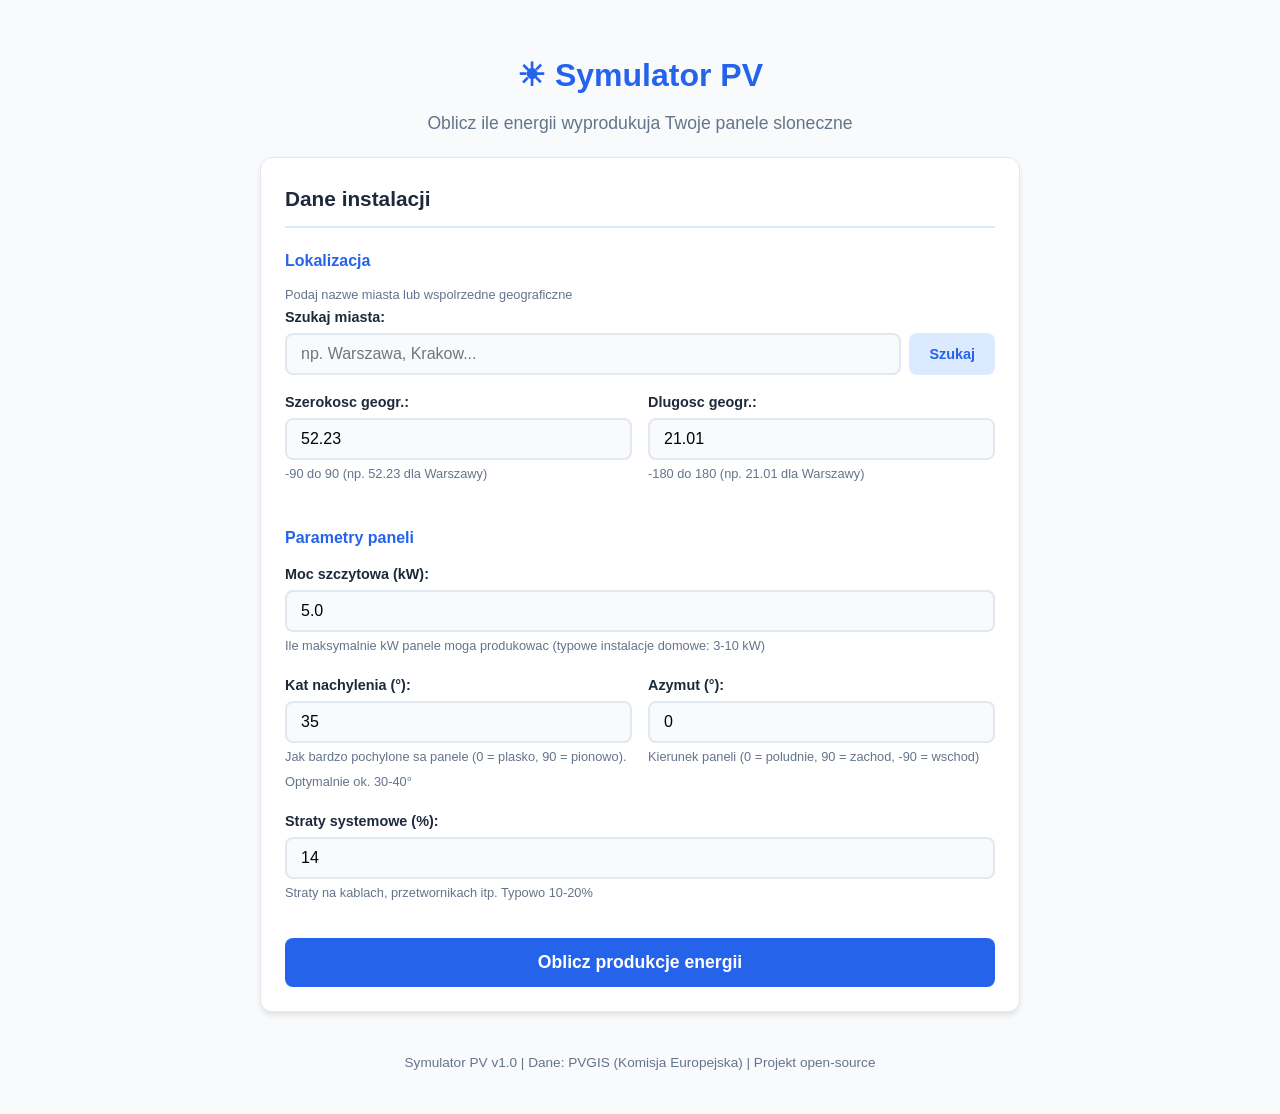
==== frontend/index.html @ d3ece0d7 "feat: szkielet symulatora PV - pierwszy dzialajacy prototyp - Backend Python (stdlib) z serwerem HTT" ====
<!DOCTYPE html>
<html lang="pl">
<head>
    <meta charset="UTF-8">
    <meta name="viewport" content="width=device-width, initial-scale=1.0">
    <title>Symulator PV - Oblicz produkcje energii z paneli slonecznych</title>
    <link rel="stylesheet" href="css/style.css">
</head>
<body>
    <div class="container">
        <!-- Naglowek strony -->
        <header class="header">
            <h1>&#9728; Symulator PV</h1>
            <p class="subtitle">Oblicz ile energii wyprodukuja Twoje panele sloneczne</p>
        </header>

        <!-- Glowna zawartosc -->
        <main class="main-content">
            <!-- Formularz danych wejsciowych -->
            <section class="card form-card">
                <h2>Dane instalacji</h2>

                <form id="simulation-form">
                    <!-- Lokalizacja -->
                    <div class="form-section">
                        <h3>Lokalizacja</h3>
                        <p class="help-text">Podaj nazwe miasta lub wspolrzedne geograficzne</p>

                        <div class="form-group">
                            <label for="city-search">Szukaj miasta:</label>
                            <div class="search-group">
                                <input type="text" id="city-search" placeholder="np. Warszawa, Krakow..."
                                    autocomplete="off">
                                <button type="button" id="search-btn" class="btn btn-secondary">Szukaj</button>
                            </div>
                            <div id="search-results" class="search-results hidden"></div>
                        </div>

                        <div class="form-row">
                            <div class="form-group">
                                <label for="latitude">Szerokosc geogr.:</label>
                                <input type="number" id="latitude" name="latitude" step="0.01"
                                    min="-90" max="90" value="52.23" required>
                                <span class="help-text">-90 do 90 (np. 52.23 dla Warszawy)</span>
                            </div>
                            <div class="form-group">
                                <label for="longitude">Dlugosc geogr.:</label>
                                <input type="number" id="longitude" name="longitude" step="0.01"
                                    min="-180" max="180" value="21.01" required>
                                <span class="help-text">-180 do 180 (np. 21.01 dla Warszawy)</span>
                            </div>
                        </div>
                    </div>

                    <!-- Parametry instalacji -->
                    <div class="form-section">
                        <h3>Parametry paneli</h3>

                        <div class="form-group">
                            <label for="peak-power">Moc szczytowa (kW):</label>
                            <input type="number" id="peak-power" name="peak_power_kw" step="0.1"
                                min="0.1" max="10000" value="5.0" required>
                            <span class="help-text">Ile maksymalnie kW panele moga produkowac (typowe instalacje domowe: 3-10 kW)</span>
                        </div>

                        <div class="form-row">
                            <div class="form-group">
                                <label for="tilt-angle">Kat nachylenia (&deg;):</label>
                                <input type="number" id="tilt-angle" name="tilt_angle" step="1"
                                    min="0" max="90" value="35">
                                <span class="help-text">Jak bardzo pochylone sa panele (0 = plasko, 90 = pionowo). Optymalnie ok. 30-40&deg;</span>
                            </div>
                            <div class="form-group">
                                <label for="azimuth">Azymut (&deg;):</label>
                                <input type="number" id="azimuth" name="azimuth_angle" step="1"
                                    min="-180" max="180" value="0">
                                <span class="help-text">Kierunek paneli (0 = poludnie, 90 = zachod, -90 = wschod)</span>
                            </div>
                        </div>

                        <div class="form-group">
                            <label for="system-loss">Straty systemowe (%):</label>
                            <input type="number" id="system-loss" name="system_loss_percent" step="0.5"
                                min="0" max="100" value="14">
                            <span class="help-text">Straty na kablach, przetwornikach itp. Typowo 10-20%</span>
                        </div>
                    </div>

                    <!-- Przycisk oblicz -->
                    <button type="submit" id="calculate-btn" class="btn btn-primary btn-large">
                        Oblicz produkcje energii
                    </button>
                </form>
            </section>

            <!-- Sekcja wynikow (ukryta do momentu obliczen) -->
            <section id="results-section" class="card results-card hidden">
                <h2>Wyniki symulacji</h2>

                <!-- Glowny wynik -->
                <div class="result-highlight">
                    <div class="result-value" id="annual-energy">---</div>
                    <div class="result-label">kWh rocznie</div>
                    <p class="result-description" id="result-description"></p>
                </div>

                <!-- Szczegoly -->
                <div class="result-details">
                    <div class="detail-item">
                        <span class="detail-label">Moc instalacji:</span>
                        <span class="detail-value" id="detail-power">-</span>
                    </div>
                    <div class="detail-item">
                        <span class="detail-label">Naslonecznienie:</span>
                        <span class="detail-value" id="detail-irradiation">-</span>
                    </div>
                    <div class="detail-item">
                        <span class="detail-label">Zrodlo danych:</span>
                        <span class="detail-value" id="detail-source">-</span>
                    </div>
                </div>

                <!-- Wykres miesieczny -->
                <div class="chart-section">
                    <h3>Produkcja miesięczna</h3>
                    <div class="chart-container" id="monthly-chart"></div>
                    <div class="chart-labels">
                        <span>Sty</span><span>Lut</span><span>Mar</span><span>Kwi</span>
                        <span>Maj</span><span>Cze</span><span>Lip</span><span>Sie</span>
                        <span>Wrz</span><span>Paz</span><span>Lis</span><span>Gru</span>
                    </div>
                </div>
            </section>

            <!-- Sekcja ladowania -->
            <div id="loading-section" class="loading hidden">
                <div class="spinner"></div>
                <p>Obliczam... Moze to potrwac kilka sekund.</p>
            </div>

            <!-- Sekcja bledow -->
            <div id="error-section" class="error-message hidden">
                <p id="error-text"></p>
            </div>
        </main>

        <!-- Stopka -->
        <footer class="footer">
            <p>Symulator PV v1.0 | Dane: PVGIS (Komisja Europejska) | Projekt open-source</p>
        </footer>
    </div>

    <script src="js/app.js"></script>
</body>
</html>
---- frontend/css/style.css ----
/* ===========================
   Symulator PV - Style CSS
   Nowoczesny, responsywny design
   =========================== */

/* Reset i podstawowe ustawienia */
*, *::before, *::after {
    box-sizing: border-box;
    margin: 0;
    padding: 0;
}

:root {
    /* Kolory - motyw jasny */
    --color-primary: #2563eb;
    --color-primary-dark: #1d4ed8;
    --color-primary-light: #dbeafe;
    --color-success: #16a34a;
    --color-warning: #f59e0b;
    --color-error: #dc2626;
    --color-bg: #f8fafc;
    --color-card: #ffffff;
    --color-text: #1e293b;
    --color-text-light: #64748b;
    --color-border: #e2e8f0;
    --color-chart-bar: #3b82f6;
    --shadow-sm: 0 1px 2px rgba(0, 0, 0, 0.05);
    --shadow-md: 0 4px 6px -1px rgba(0, 0, 0, 0.1);
    --shadow-lg: 0 10px 15px -3px rgba(0, 0, 0, 0.1);
    --radius: 12px;
    --radius-sm: 8px;
}

body {
    font-family: -apple-system, BlinkMacSystemFont, 'Segoe UI', Roboto, Oxygen, sans-serif;
    background-color: var(--color-bg);
    color: var(--color-text);
    line-height: 1.6;
    min-height: 100vh;
}

/* Kontener glowny */
.container {
    max-width: 800px;
    margin: 0 auto;
    padding: 20px;
}

/* Naglowek */
.header {
    text-align: center;
    padding: 30px 0 20px;
}

.header h1 {
    font-size: 2rem;
    color: var(--color-primary);
    margin-bottom: 8px;
}

.subtitle {
    color: var(--color-text-light);
    font-size: 1.1rem;
}

/* Karty */
.card {
    background: var(--color-card);
    border-radius: var(--radius);
    padding: 24px;
    margin-bottom: 20px;
    box-shadow: var(--shadow-md);
    border: 1px solid var(--color-border);
}

.card h2 {
    font-size: 1.3rem;
    margin-bottom: 20px;
    color: var(--color-text);
    border-bottom: 2px solid var(--color-primary-light);
    padding-bottom: 10px;
}

/* Formularz */
.form-section {
    margin-bottom: 24px;
}

.form-section h3 {
    font-size: 1rem;
    color: var(--color-primary);
    margin-bottom: 12px;
}

.form-group {
    margin-bottom: 16px;
}

.form-group label {
    display: block;
    font-weight: 600;
    margin-bottom: 4px;
    font-size: 0.9rem;
}

.form-group input {
    width: 100%;
    padding: 10px 14px;
    border: 2px solid var(--color-border);
    border-radius: var(--radius-sm);
    font-size: 1rem;
    transition: border-color 0.2s;
    background: var(--color-bg);
}

.form-group input:focus {
    outline: none;
    border-color: var(--color-primary);
    background: var(--color-card);
}

.help-text {
    font-size: 0.8rem;
    color: var(--color-text-light);
    margin-top: 4px;
}

.form-row {
    display: grid;
    grid-template-columns: 1fr 1fr;
    gap: 16px;
}

/* Wyszukiwanie miasta */
.search-group {
    display: flex;
    gap: 8px;
}

.search-group input {
    flex: 1;
    padding: 10px 14px;
    border: 2px solid var(--color-border);
    border-radius: var(--radius-sm);
    font-size: 1rem;
}

.search-group input:focus {
    outline: none;
    border-color: var(--color-primary);
}

.search-results {
    margin-top: 8px;
    border: 1px solid var(--color-border);
    border-radius: var(--radius-sm);
    overflow: hidden;
}

.search-result-item {
    padding: 10px 14px;
    cursor: pointer;
    border-bottom: 1px solid var(--color-border);
    transition: background 0.2s;
}

.search-result-item:last-child {
    border-bottom: none;
}

.search-result-item:hover {
    background: var(--color-primary-light);
}

/* Przyciski */
.btn {
    padding: 10px 20px;
    border: none;
    border-radius: var(--radius-sm);
    font-size: 0.9rem;
    font-weight: 600;
    cursor: pointer;
    transition: all 0.2s;
}

.btn-primary {
    background: var(--color-primary);
    color: white;
}

.btn-primary:hover {
    background: var(--color-primary-dark);
    transform: translateY(-1px);
    box-shadow: var(--shadow-md);
}

.btn-primary:disabled {
    background: var(--color-text-light);
    cursor: not-allowed;
    transform: none;
}

.btn-secondary {
    background: var(--color-primary-light);
    color: var(--color-primary);
}

.btn-secondary:hover {
    background: var(--color-primary);
    color: white;
}

.btn-large {
    width: 100%;
    padding: 14px;
    font-size: 1.1rem;
    margin-top: 10px;
}

/* Wyniki */
.results-card {
    animation: fadeIn 0.4s ease;
}

@keyframes fadeIn {
    from { opacity: 0; transform: translateY(10px); }
    to { opacity: 1; transform: translateY(0); }
}

.result-highlight {
    text-align: center;
    padding: 24px;
    background: linear-gradient(135deg, var(--color-primary-light), #f0f9ff);
    border-radius: var(--radius-sm);
    margin-bottom: 20px;
}

.result-value {
    font-size: 2.5rem;
    font-weight: 700;
    color: var(--color-primary);
}

.result-label {
    font-size: 1.1rem;
    color: var(--color-text-light);
    margin-top: 4px;
}

.result-description {
    margin-top: 10px;
    font-size: 0.9rem;
    color: var(--color-text-light);
}

/* Szczegoly wyniku */
.result-details {
    display: grid;
    grid-template-columns: 1fr;
    gap: 12px;
    margin-bottom: 24px;
}

.detail-item {
    display: flex;
    justify-content: space-between;
    align-items: center;
    padding: 10px 14px;
    background: var(--color-bg);
    border-radius: var(--radius-sm);
}

.detail-label {
    color: var(--color-text-light);
    font-size: 0.9rem;
}

.detail-value {
    font-weight: 600;
    color: var(--color-text);
}

/* Wykres slupkowy */
.chart-section h3 {
    font-size: 1rem;
    margin-bottom: 16px;
    color: var(--color-text);
}

.chart-container {
    display: flex;
    align-items: flex-end;
    gap: 4px;
    height: 200px;
    padding: 10px 0;
}

.chart-bar {
    flex: 1;
    background: var(--color-chart-bar);
    border-radius: 4px 4px 0 0;
    min-height: 4px;
    transition: height 0.5s ease;
    position: relative;
}

.chart-bar:hover {
    background: var(--color-primary-dark);
}

.chart-bar::after {
    content: attr(data-value);
    position: absolute;
    bottom: 100%;
    left: 50%;
    transform: translateX(-50%);
    font-size: 0.7rem;
    color: var(--color-text-light);
    white-space: nowrap;
    opacity: 0;
    transition: opacity 0.2s;
}

.chart-bar:hover::after {
    opacity: 1;
}

.chart-labels {
    display: flex;
    gap: 4px;
}

.chart-labels span {
    flex: 1;
    text-align: center;
    font-size: 0.75rem;
    color: var(--color-text-light);
}

/* Ladowanie */
.loading {
    text-align: center;
    padding: 40px;
}

.spinner {
    width: 40px;
    height: 40px;
    border: 4px solid var(--color-border);
    border-top: 4px solid var(--color-primary);
    border-radius: 50%;
    animation: spin 1s linear infinite;
    margin: 0 auto 16px;
}

@keyframes spin {
    to { transform: rotate(360deg); }
}

/* Komunikat bledu */
.error-message {
    background: #fef2f2;
    border: 1px solid #fecaca;
    border-radius: var(--radius-sm);
    padding: 16px;
    color: var(--color-error);
    text-align: center;
    margin-bottom: 20px;
}

/* Ukrywanie elementow */
.hidden {
    display: none !important;
}

/* Stopka */
.footer {
    text-align: center;
    padding: 20px 0;
    color: var(--color-text-light);
    font-size: 0.85rem;
}

/* Responsywnosc - mobilne urzadzenia */
@media (max-width: 600px) {
    .container {
        padding: 12px;
    }

    .header h1 {
        font-size: 1.5rem;
    }

    .form-row {
        grid-template-columns: 1fr;
    }

    .result-value {
        font-size: 2rem;
    }

    .card {
        padding: 16px;
    }

    .chart-container {
        height: 150px;
    }
}
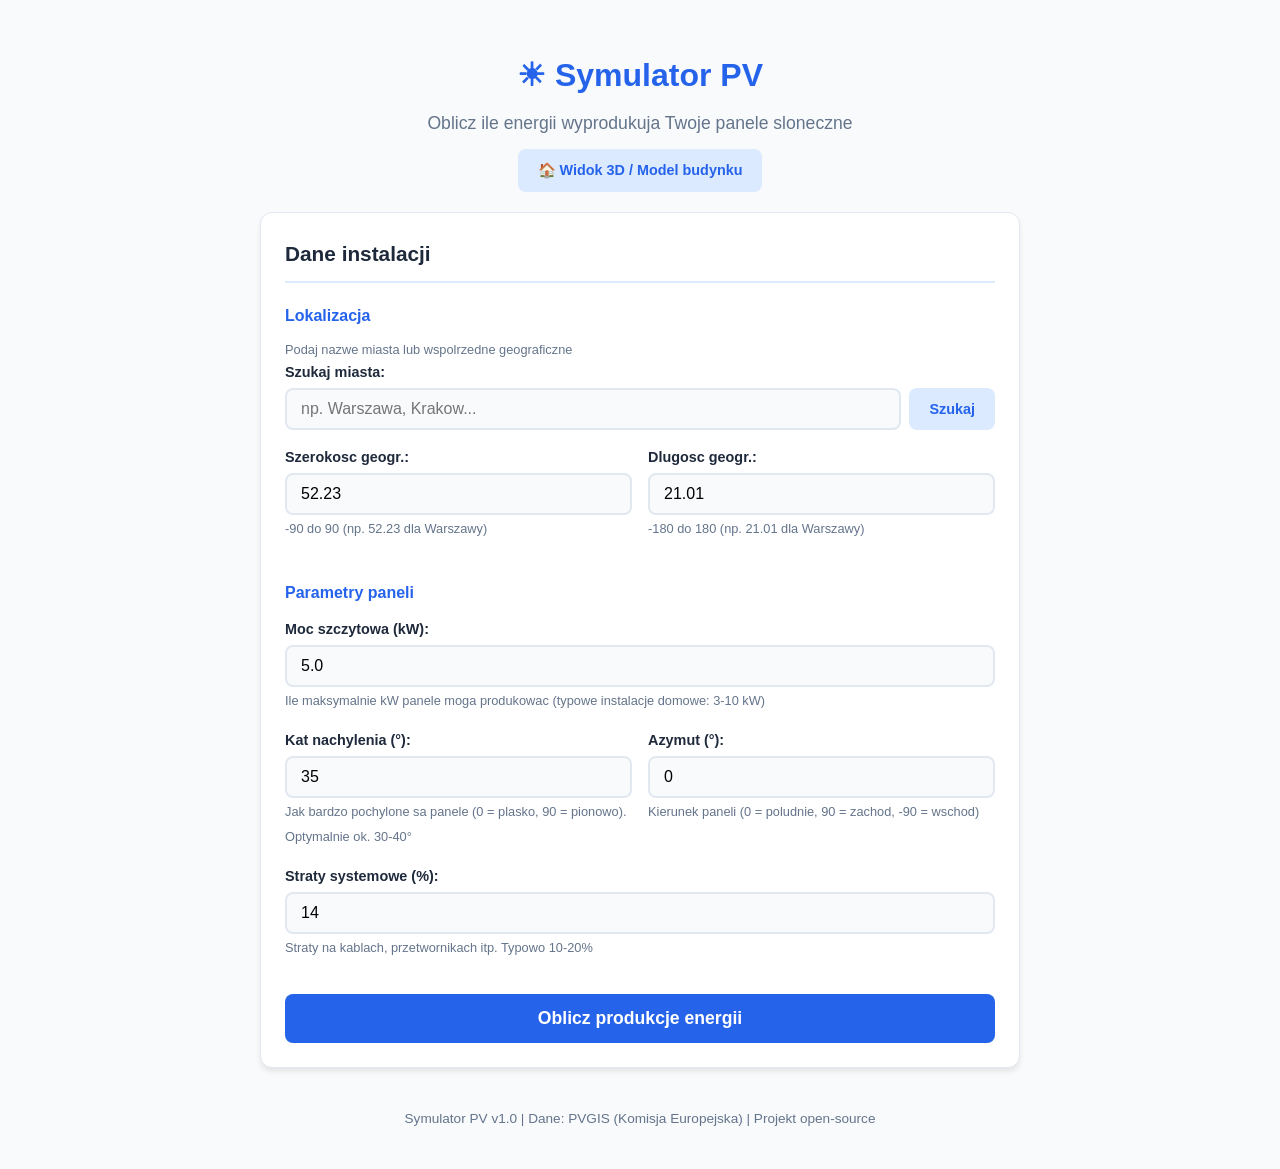
==== commit 17b590b8: "feat: widok 3D z importem STL i granicami dzialki z geoportalu ULDK - Nowa strona viewer.html z wizu" ====
--- a/frontend/index.html
+++ b/frontend/index.html
@@ -12,6 +12,10 @@
         <header class="header">
             <h1>&#9728; Symulator PV</h1>
             <p class="subtitle">Oblicz ile energii wyprodukuja Twoje panele sloneczne</p>
+            <!-- Link do widoku 3D -->
+            <a href="viewer.html" class="btn btn-secondary" style="margin-top: 12px; display: inline-block; text-decoration: none;">
+                &#127968; Widok 3D / Model budynku
+            </a>
         </header>
 
         <!-- Glowna zawartosc -->
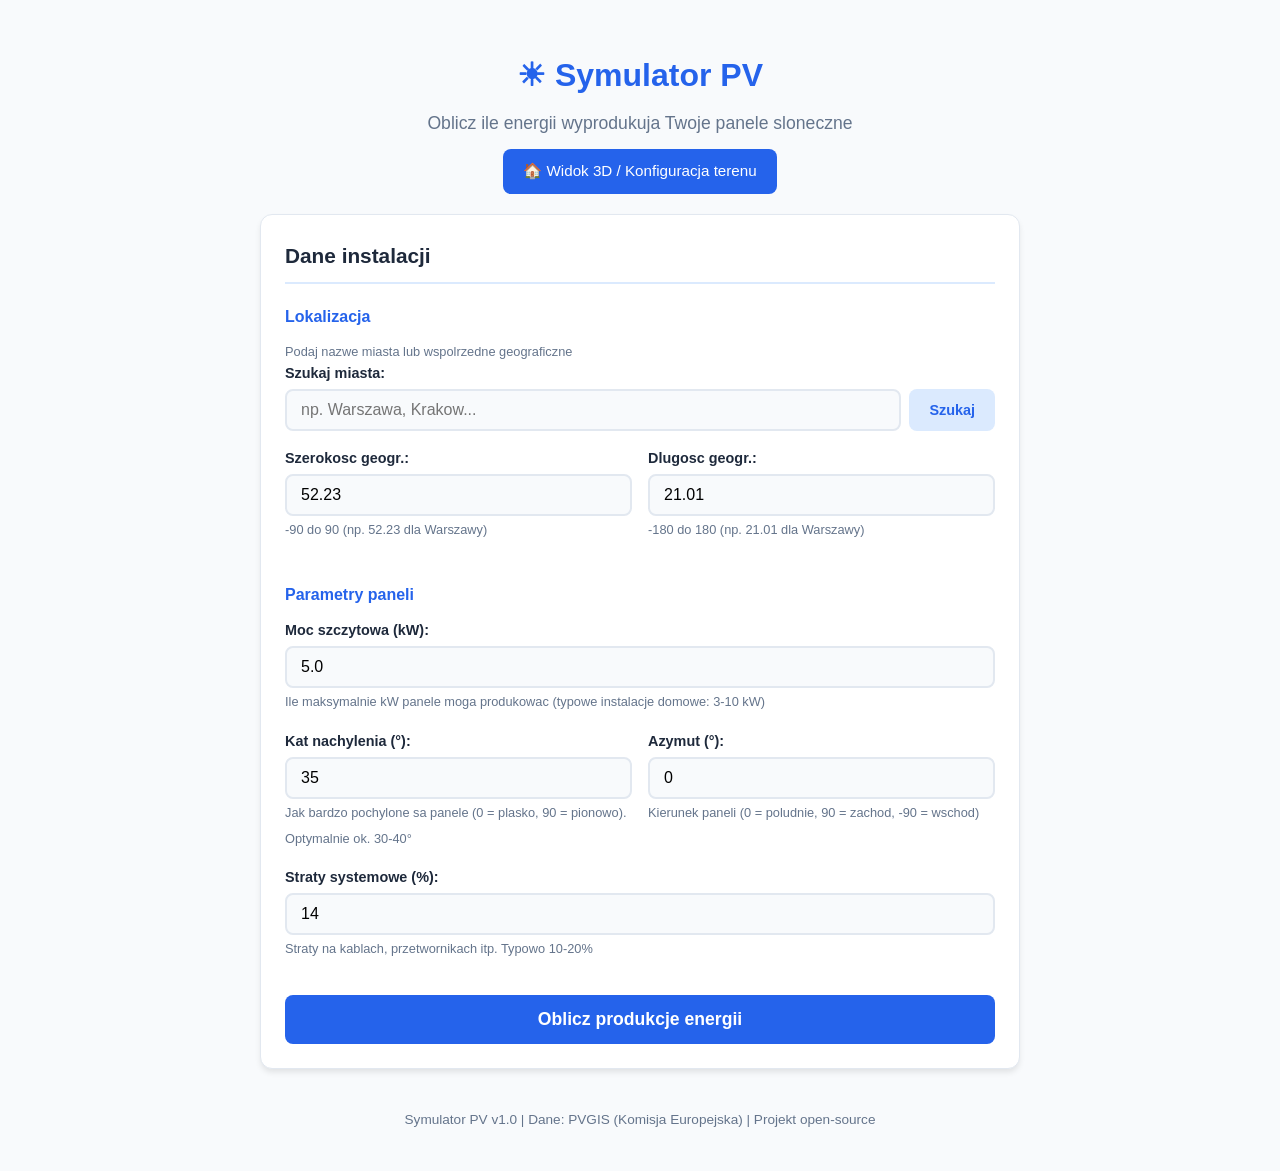
==== commit 8fc8f26d: "feat: widok 3D z importem STL i granicami dzialki ULDK - Dodano frontend/viewer.html ze scena Three." ====
--- a/frontend/index.html
+++ b/frontend/index.html
@@ -12,10 +12,9 @@
         <header class="header">
             <h1>&#9728; Symulator PV</h1>
             <p class="subtitle">Oblicz ile energii wyprodukuja Twoje panele sloneczne</p>
-            <!-- Link do widoku 3D -->
-            <a href="viewer.html" class="btn btn-secondary" style="margin-top: 12px; display: inline-block; text-decoration: none;">
-                &#127968; Widok 3D / Model budynku
-            </a>
+            <nav class="header-nav">
+                <a href="viewer.html" class="btn btn-nav">&#127968; Widok 3D / Konfiguracja terenu</a>
+            </nav>
         </header>
 
         <!-- Glowna zawartosc -->
--- a/frontend/css/style.css
+++ b/frontend/css/style.css
@@ -407,3 +407,25 @@
         height: 150px;
     }
 }
+
+/* Nawigacja w naglowku */
+.header-nav {
+    margin-top: 12px;
+}
+
+.btn-nav {
+    display: inline-block;
+    padding: 10px 20px;
+    background: var(--color-primary);
+    color: #fff;
+    text-decoration: none;
+    border-radius: var(--radius-sm);
+    font-size: 0.95rem;
+    font-weight: 500;
+    transition: background 0.2s, transform 0.1s;
+}
+
+.btn-nav:hover {
+    background: var(--color-primary-dark);
+    transform: translateY(-1px);
+}
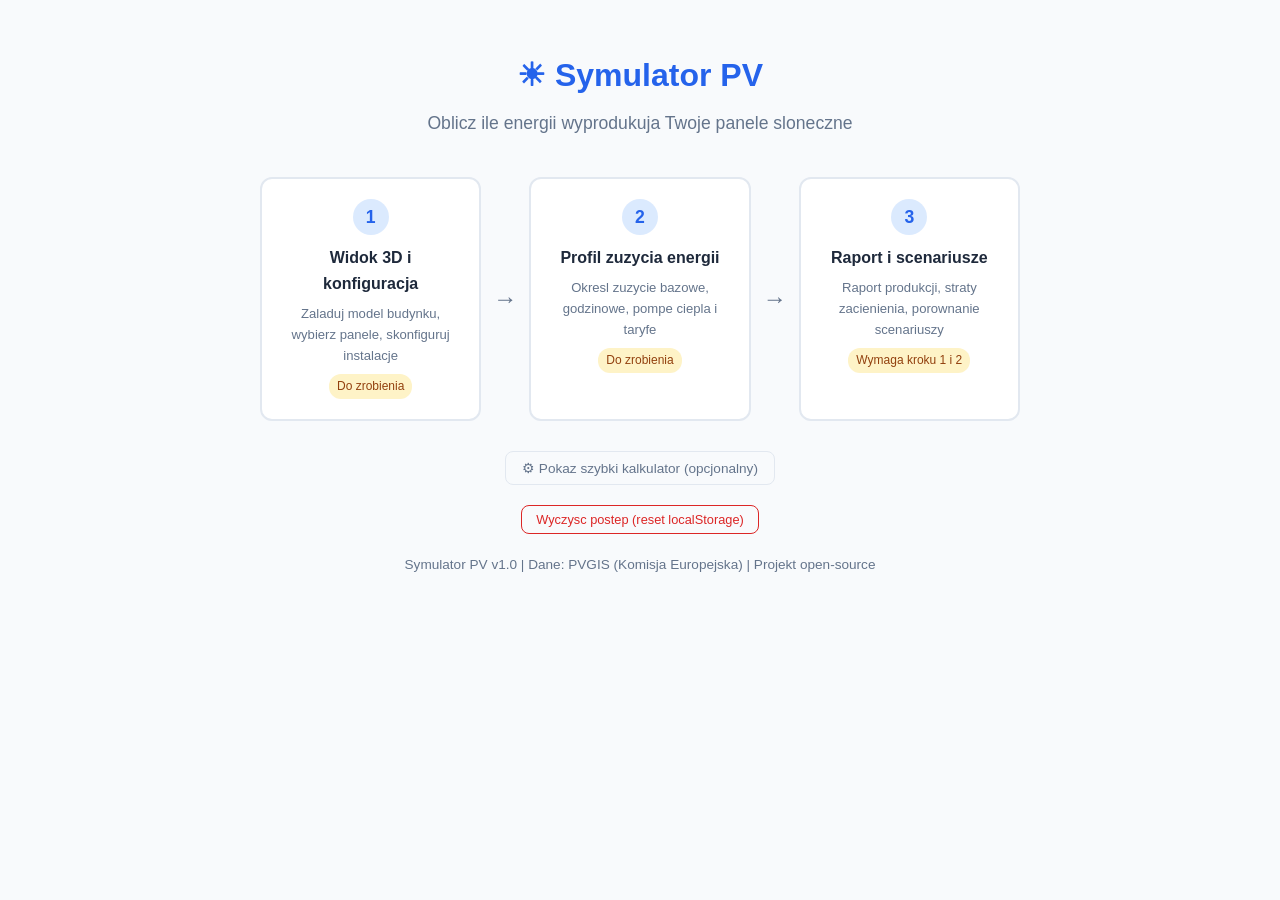
==== commit b941019e: "feat: dodaj nawigacje krokowa i polacz frontend z backendem przez localStorage - Przebudowa index.ht" ====
--- a/frontend/index.html
+++ b/frontend/index.html
@@ -5,6 +5,126 @@
     <meta name="viewport" content="width=device-width, initial-scale=1.0">
     <title>Symulator PV - Oblicz produkcje energii z paneli slonecznych</title>
     <link rel="stylesheet" href="css/style.css">
+    <style>
+        /* Nawigacja krokowa */
+        .steps-nav {
+            display: flex;
+            justify-content: center;
+            gap: 12px;
+            margin: 20px 0 30px;
+            flex-wrap: wrap;
+        }
+        .step-card {
+            background: var(--color-card);
+            border: 2px solid var(--color-border);
+            border-radius: var(--radius);
+            padding: 20px 24px;
+            text-align: center;
+            min-width: 220px;
+            flex: 1;
+            max-width: 300px;
+            text-decoration: none;
+            color: var(--color-text);
+            transition: all 0.2s;
+            position: relative;
+        }
+        .step-card:hover {
+            border-color: var(--color-primary);
+            transform: translateY(-3px);
+            box-shadow: var(--shadow-lg);
+        }
+        .step-card.completed {
+            border-color: var(--color-success);
+            background: #f0fdf4;
+        }
+        .step-card .step-number {
+            display: inline-block;
+            width: 36px;
+            height: 36px;
+            line-height: 36px;
+            border-radius: 50%;
+            background: var(--color-primary-light);
+            color: var(--color-primary);
+            font-weight: 700;
+            font-size: 1.1rem;
+            margin-bottom: 10px;
+        }
+        .step-card.completed .step-number {
+            background: var(--color-success);
+            color: white;
+        }
+        .step-card .step-title {
+            font-size: 1rem;
+            font-weight: 600;
+            margin-bottom: 6px;
+        }
+        .step-card .step-desc {
+            font-size: 0.82rem;
+            color: var(--color-text-light);
+        }
+        .step-card .step-status {
+            font-size: 0.75rem;
+            margin-top: 8px;
+            padding: 3px 8px;
+            border-radius: 12px;
+            display: inline-block;
+        }
+        .step-card.completed .step-status {
+            background: #dcfce7;
+            color: #166534;
+        }
+        .step-card:not(.completed) .step-status {
+            background: #fef3c7;
+            color: #92400e;
+        }
+        .step-arrow {
+            display: flex;
+            align-items: center;
+            color: var(--color-text-light);
+            font-size: 1.5rem;
+        }
+        /* Sekcja szybkiego kalkulatora */
+        .quick-calc-toggle {
+            text-align: center;
+            margin-bottom: 20px;
+        }
+        .quick-calc-toggle button {
+            background: none;
+            border: 1px solid var(--color-border);
+            padding: 8px 16px;
+            border-radius: var(--radius-sm);
+            color: var(--color-text-light);
+            cursor: pointer;
+            font-size: 0.85rem;
+        }
+        .quick-calc-toggle button:hover {
+            background: var(--color-primary-light);
+            color: var(--color-primary);
+        }
+        .quick-calc-section {
+            display: none;
+        }
+        .quick-calc-section.visible {
+            display: block;
+        }
+        /* Reset localStorage */
+        .reset-section {
+            text-align: center;
+            margin-top: 20px;
+        }
+        .reset-section button {
+            background: none;
+            border: 1px solid var(--color-error);
+            padding: 6px 14px;
+            border-radius: var(--radius-sm);
+            color: var(--color-error);
+            cursor: pointer;
+            font-size: 0.8rem;
+        }
+        .reset-section button:hover {
+            background: #fef2f2;
+        }
+    </style>
 </head>
 <body>
     <div class="container">
@@ -12,138 +132,172 @@
         <header class="header">
             <h1>&#9728; Symulator PV</h1>
             <p class="subtitle">Oblicz ile energii wyprodukuja Twoje panele sloneczne</p>
-            <nav class="header-nav">
-                <a href="viewer.html" class="btn btn-nav">&#127968; Widok 3D / Konfiguracja terenu</a>
-            </nav>
         </header>
+
+        <!-- Nawigacja krokowa -->
+        <section class="steps-nav" id="steps-nav">
+            <a href="viewer.html" class="step-card" id="step-card-1">
+                <div class="step-number">1</div>
+                <div class="step-title">Widok 3D i konfiguracja</div>
+                <div class="step-desc">Zaladuj model budynku, wybierz panele, skonfiguruj instalacje</div>
+                <div class="step-status" id="step-status-1">Do zrobienia</div>
+            </a>
+            <div class="step-arrow">&#8594;</div>
+            <a href="pages/energy-profile.html" class="step-card" id="step-card-2">
+                <div class="step-number">2</div>
+                <div class="step-title">Profil zuzycia energii</div>
+                <div class="step-desc">Okresl zuzycie bazowe, godzinowe, pompe ciepla i taryfe</div>
+                <div class="step-status" id="step-status-2">Do zrobienia</div>
+            </a>
+            <div class="step-arrow">&#8594;</div>
+            <a href="pages/report.html" class="step-card" id="step-card-3">
+                <div class="step-number">3</div>
+                <div class="step-title">Raport i scenariusze</div>
+                <div class="step-desc">Raport produkcji, straty zacienienia, porownanie scenariuszy</div>
+                <div class="step-status" id="step-status-3">Do zrobienia</div>
+            </a>
+        </section>
 
         <!-- Glowna zawartosc -->
         <main class="main-content">
-            <!-- Formularz danych wejsciowych -->
-            <section class="card form-card">
-                <h2>Dane instalacji</h2>
-
-                <form id="simulation-form">
-                    <!-- Lokalizacja -->
-                    <div class="form-section">
-                        <h3>Lokalizacja</h3>
-                        <p class="help-text">Podaj nazwe miasta lub wspolrzedne geograficzne</p>
-
-                        <div class="form-group">
-                            <label for="city-search">Szukaj miasta:</label>
-                            <div class="search-group">
-                                <input type="text" id="city-search" placeholder="np. Warszawa, Krakow..."
-                                    autocomplete="off">
-                                <button type="button" id="search-btn" class="btn btn-secondary">Szukaj</button>
-                            </div>
-                            <div id="search-results" class="search-results hidden"></div>
-                        </div>
-
-                        <div class="form-row">
+            <!-- Toggle szybki kalkulator -->
+            <div class="quick-calc-toggle">
+                <button id="toggle-calc-btn" onclick="toggleQuickCalc()">&#9881; Pokaz szybki kalkulator (opcjonalny)</button>
+            </div>
+
+            <!-- Szybki kalkulator (opcjonalny, ukryty domyslnie) -->
+            <div class="quick-calc-section" id="quick-calc-section">
+                <!-- Formularz danych wejsciowych -->
+                <section class="card form-card">
+                    <h2>Szybki kalkulator PV</h2>
+
+                    <form id="simulation-form">
+                        <!-- Lokalizacja -->
+                        <div class="form-section">
+                            <h3>Lokalizacja</h3>
+                            <p class="help-text">Podaj nazwe miasta lub wspolrzedne geograficzne</p>
+
                             <div class="form-group">
-                                <label for="latitude">Szerokosc geogr.:</label>
-                                <input type="number" id="latitude" name="latitude" step="0.01"
-                                    min="-90" max="90" value="52.23" required>
-                                <span class="help-text">-90 do 90 (np. 52.23 dla Warszawy)</span>
-                            </div>
+                                <label for="city-search">Szukaj miasta:</label>
+                                <div class="search-group">
+                                    <input type="text" id="city-search" placeholder="np. Warszawa, Krakow..."
+                                        autocomplete="off">
+                                    <button type="button" id="search-btn" class="btn btn-secondary">Szukaj</button>
+                                </div>
+                                <div id="search-results" class="search-results hidden"></div>
+                            </div>
+
+                            <div class="form-row">
+                                <div class="form-group">
+                                    <label for="latitude">Szerokosc geogr.:</label>
+                                    <input type="number" id="latitude" name="latitude" step="0.01"
+                                        min="-90" max="90" value="52.23" required>
+                                    <span class="help-text">-90 do 90 (np. 52.23 dla Warszawy)</span>
+                                </div>
+                                <div class="form-group">
+                                    <label for="longitude">Dlugosc geogr.:</label>
+                                    <input type="number" id="longitude" name="longitude" step="0.01"
+                                        min="-180" max="180" value="21.01" required>
+                                    <span class="help-text">-180 do 180 (np. 21.01 dla Warszawy)</span>
+                                </div>
+                            </div>
+                        </div>
+
+                        <!-- Parametry instalacji -->
+                        <div class="form-section">
+                            <h3>Parametry paneli</h3>
+
                             <div class="form-group">
-                                <label for="longitude">Dlugosc geogr.:</label>
-                                <input type="number" id="longitude" name="longitude" step="0.01"
-                                    min="-180" max="180" value="21.01" required>
-                                <span class="help-text">-180 do 180 (np. 21.01 dla Warszawy)</span>
-                            </div>
-                        </div>
+                                <label for="peak-power">Moc szczytowa (kW):</label>
+                                <input type="number" id="peak-power" name="peak_power_kw" step="0.1"
+                                    min="0.1" max="10000" value="5.0" required>
+                                <span class="help-text">Ile maksymalnie kW panele moga produkowac (typowe instalacje domowe: 3-10 kW)</span>
+                            </div>
+
+                            <div class="form-row">
+                                <div class="form-group">
+                                    <label for="tilt-angle">Kat nachylenia (&deg;):</label>
+                                    <input type="number" id="tilt-angle" name="tilt_angle" step="1"
+                                        min="0" max="90" value="35">
+                                    <span class="help-text">Jak bardzo pochylone sa panele (0 = plasko, 90 = pionowo). Optymalnie ok. 30-40&deg;</span>
+                                </div>
+                                <div class="form-group">
+                                    <label for="azimuth">Azymut (&deg;):</label>
+                                    <input type="number" id="azimuth" name="azimuth_angle" step="1"
+                                        min="-180" max="180" value="0">
+                                    <span class="help-text">Kierunek paneli (0 = poludnie, 90 = zachod, -90 = wschod)</span>
+                                </div>
+                            </div>
+
+                            <div class="form-group">
+                                <label for="system-loss">Straty systemowe (%):</label>
+                                <input type="number" id="system-loss" name="system_loss_percent" step="0.5"
+                                    min="0" max="100" value="14">
+                                <span class="help-text">Straty na kablach, przetwornikach itp. Typowo 10-20%</span>
+                            </div>
+                        </div>
+
+                        <!-- Przycisk oblicz -->
+                        <button type="submit" id="calculate-btn" class="btn btn-primary btn-large">
+                            Oblicz produkcje energii
+                        </button>
+                    </form>
+                </section>
+
+                <!-- Sekcja wynikow (ukryta do momentu obliczen) -->
+                <section id="results-section" class="card results-card hidden">
+                    <h2>Wyniki symulacji</h2>
+
+                    <!-- Glowny wynik -->
+                    <div class="result-highlight">
+                        <div class="result-value" id="annual-energy">---</div>
+                        <div class="result-label">kWh rocznie</div>
+                        <p class="result-description" id="result-description"></p>
                     </div>
 
-                    <!-- Parametry instalacji -->
-                    <div class="form-section">
-                        <h3>Parametry paneli</h3>
-
-                        <div class="form-group">
-                            <label for="peak-power">Moc szczytowa (kW):</label>
-                            <input type="number" id="peak-power" name="peak_power_kw" step="0.1"
-                                min="0.1" max="10000" value="5.0" required>
-                            <span class="help-text">Ile maksymalnie kW panele moga produkowac (typowe instalacje domowe: 3-10 kW)</span>
-                        </div>
-
-                        <div class="form-row">
-                            <div class="form-group">
-                                <label for="tilt-angle">Kat nachylenia (&deg;):</label>
-                                <input type="number" id="tilt-angle" name="tilt_angle" step="1"
-                                    min="0" max="90" value="35">
-                                <span class="help-text">Jak bardzo pochylone sa panele (0 = plasko, 90 = pionowo). Optymalnie ok. 30-40&deg;</span>
-                            </div>
-                            <div class="form-group">
-                                <label for="azimuth">Azymut (&deg;):</label>
-                                <input type="number" id="azimuth" name="azimuth_angle" step="1"
-                                    min="-180" max="180" value="0">
-                                <span class="help-text">Kierunek paneli (0 = poludnie, 90 = zachod, -90 = wschod)</span>
-                            </div>
-                        </div>
-
-                        <div class="form-group">
-                            <label for="system-loss">Straty systemowe (%):</label>
-                            <input type="number" id="system-loss" name="system_loss_percent" step="0.5"
-                                min="0" max="100" value="14">
-                            <span class="help-text">Straty na kablach, przetwornikach itp. Typowo 10-20%</span>
+                    <!-- Szczegoly -->
+                    <div class="result-details">
+                        <div class="detail-item">
+                            <span class="detail-label">Moc instalacji:</span>
+                            <span class="detail-value" id="detail-power">-</span>
+                        </div>
+                        <div class="detail-item">
+                            <span class="detail-label">Naslonecznienie:</span>
+                            <span class="detail-value" id="detail-irradiation">-</span>
+                        </div>
+                        <div class="detail-item">
+                            <span class="detail-label">Zrodlo danych:</span>
+                            <span class="detail-value" id="detail-source">-</span>
                         </div>
                     </div>
 
-                    <!-- Przycisk oblicz -->
-                    <button type="submit" id="calculate-btn" class="btn btn-primary btn-large">
-                        Oblicz produkcje energii
-                    </button>
-                </form>
-            </section>
-
-            <!-- Sekcja wynikow (ukryta do momentu obliczen) -->
-            <section id="results-section" class="card results-card hidden">
-                <h2>Wyniki symulacji</h2>
-
-                <!-- Glowny wynik -->
-                <div class="result-highlight">
-                    <div class="result-value" id="annual-energy">---</div>
-                    <div class="result-label">kWh rocznie</div>
-                    <p class="result-description" id="result-description"></p>
+                    <!-- Wykres miesieczny -->
+                    <div class="chart-section">
+                        <h3>Produkcja miesieczna</h3>
+                        <div class="chart-container" id="monthly-chart"></div>
+                        <div class="chart-labels">
+                            <span>Sty</span><span>Lut</span><span>Mar</span><span>Kwi</span>
+                            <span>Maj</span><span>Cze</span><span>Lip</span><span>Sie</span>
+                            <span>Wrz</span><span>Paz</span><span>Lis</span><span>Gru</span>
+                        </div>
+                    </div>
+                </section>
+
+                <!-- Sekcja ladowania -->
+                <div id="loading-section" class="loading hidden">
+                    <div class="spinner"></div>
+                    <p>Obliczam... Moze to potrwac kilka sekund.</p>
                 </div>
 
-                <!-- Szczegoly -->
-                <div class="result-details">
-                    <div class="detail-item">
-                        <span class="detail-label">Moc instalacji:</span>
-                        <span class="detail-value" id="detail-power">-</span>
-                    </div>
-                    <div class="detail-item">
-                        <span class="detail-label">Naslonecznienie:</span>
-                        <span class="detail-value" id="detail-irradiation">-</span>
-                    </div>
-                    <div class="detail-item">
-                        <span class="detail-label">Zrodlo danych:</span>
-                        <span class="detail-value" id="detail-source">-</span>
-                    </div>
+                <!-- Sekcja bledow -->
+                <div id="error-section" class="error-message hidden">
+                    <p id="error-text"></p>
                 </div>
-
-                <!-- Wykres miesieczny -->
-                <div class="chart-section">
-                    <h3>Produkcja miesięczna</h3>
-                    <div class="chart-container" id="monthly-chart"></div>
-                    <div class="chart-labels">
-                        <span>Sty</span><span>Lut</span><span>Mar</span><span>Kwi</span>
-                        <span>Maj</span><span>Cze</span><span>Lip</span><span>Sie</span>
-                        <span>Wrz</span><span>Paz</span><span>Lis</span><span>Gru</span>
-                    </div>
-                </div>
-            </section>
-
-            <!-- Sekcja ladowania -->
-            <div id="loading-section" class="loading hidden">
-                <div class="spinner"></div>
-                <p>Obliczam... Moze to potrwac kilka sekund.</p>
             </div>
 
-            <!-- Sekcja bledow -->
-            <div id="error-section" class="error-message hidden">
-                <p id="error-text"></p>
+            <!-- Reset danych -->
+            <div class="reset-section">
+                <button onclick="resetProgress()">Wyczysc postep (reset localStorage)</button>
             </div>
         </main>
 
@@ -154,5 +308,71 @@
     </div>
 
     <script src="js/app.js"></script>
+    <script>
+        // Aktualizacja statusu krokow na podstawie localStorage
+        function aktualizujStatusKrokow() {
+            var step1Done = localStorage.getItem('instalacja_config') !== null;
+            var step2Done = localStorage.getItem('profil_zuzycia_dane') !== null;
+
+            var card1 = document.getElementById('step-card-1');
+            var card2 = document.getElementById('step-card-2');
+            var card3 = document.getElementById('step-card-3');
+            var status1 = document.getElementById('step-status-1');
+            var status2 = document.getElementById('step-status-2');
+            var status3 = document.getElementById('step-status-3');
+
+            if (step1Done) {
+                card1.classList.add('completed');
+                status1.textContent = '\u2713 Ukonczone';
+            } else {
+                card1.classList.remove('completed');
+                status1.textContent = 'Do zrobienia';
+            }
+
+            if (step2Done) {
+                card2.classList.add('completed');
+                status2.textContent = '\u2713 Ukonczone';
+            } else {
+                card2.classList.remove('completed');
+                status2.textContent = 'Do zrobienia';
+            }
+
+            if (step1Done && step2Done) {
+                card3.classList.remove('completed');
+                status3.textContent = 'Gotowe do uruchomienia';
+            } else {
+                card3.classList.remove('completed');
+                status3.textContent = 'Wymaga kroku 1 i 2';
+            }
+        }
+
+        function toggleQuickCalc() {
+            var section = document.getElementById('quick-calc-section');
+            var btn = document.getElementById('toggle-calc-btn');
+            if (section.classList.contains('visible')) {
+                section.classList.remove('visible');
+                btn.textContent = '\u2699 Pokaz szybki kalkulator (opcjonalny)';
+            } else {
+                section.classList.add('visible');
+                btn.textContent = '\u2699 Ukryj szybki kalkulator';
+            }
+        }
+
+        function resetProgress() {
+            if (confirm('Czy na pewno chcesz wyczysc wszystkie zapisane dane?')) {
+                localStorage.removeItem('instalacja_config');
+                localStorage.removeItem('shading_result');
+                localStorage.removeItem('profil_godzinowy_wh');
+                localStorage.removeItem('profil_zuzycia_dane');
+                localStorage.removeItem('zuzycie_miesieczne_kwh');
+                localStorage.removeItem('taryfa');
+                localStorage.removeItem('magazyn_config');
+                aktualizujStatusKrokow();
+            }
+        }
+
+        // Inicjalizacja
+        aktualizujStatusKrokow();
+    </script>
 </body>
 </html>
